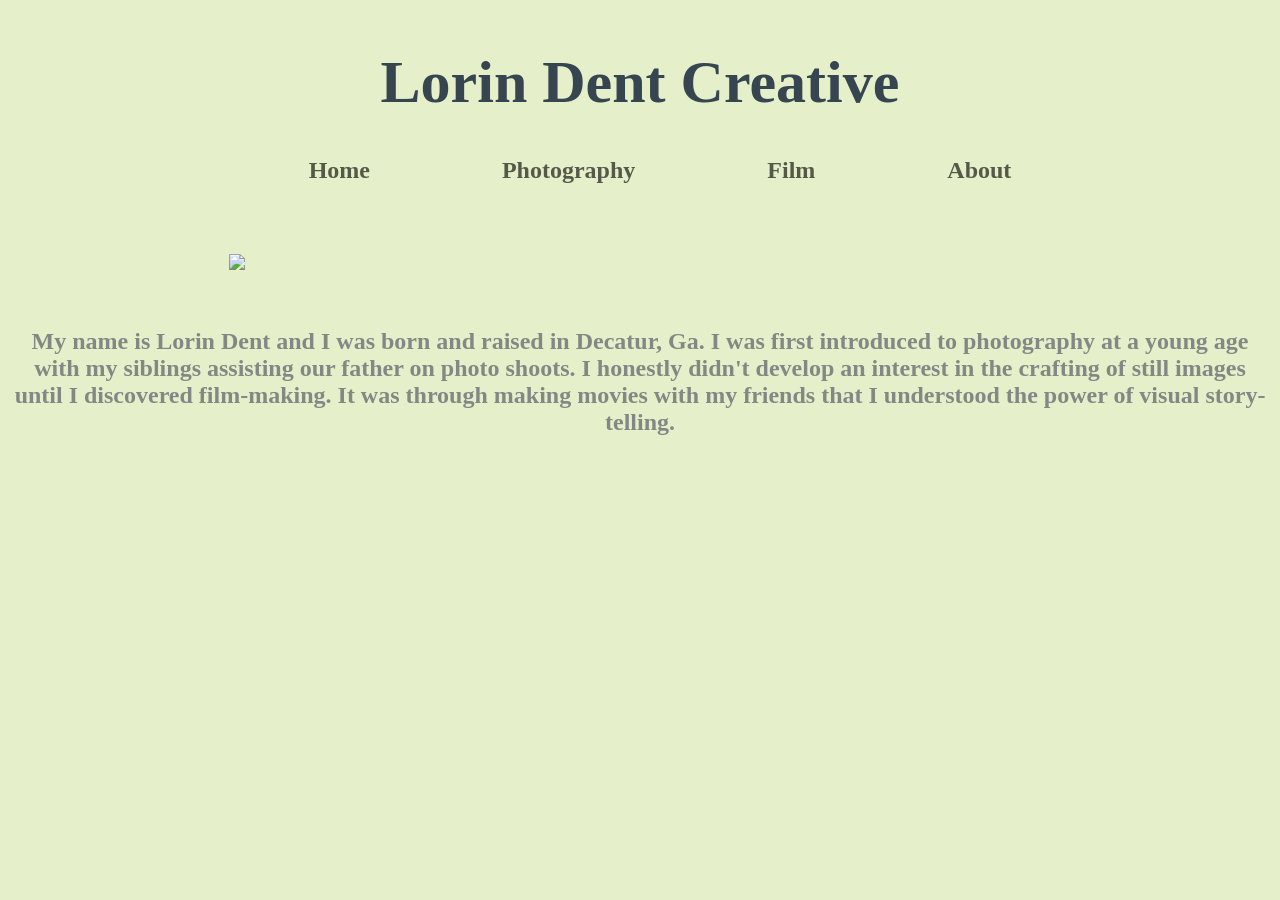
==== About.html @ 46cd100e "Add files via upload" ====
<!DOCTYPE html>
<html>
	<head>
		<meta charset="utf-8">
		<meta name="viewport" content="width=device-width, initial-scale-1">
		<title>Lorin Dent Bio</title>
		<link rel="stylesheet" href="styles.css" />
		<style>
			
</style>
	</head>

	<body>
	<h1>Lorin Dent Creative</h1>
<div align=center>
<ul>
	<li><h3><a href="index.html">Home</a></h3></li>
	<li><h3><a href="Photography.html">Photography</a></h3></li>
	<li><h3><a href="Film.html">Film</a></h3></li>
	<li><h3><a href="About.html">About</a></h3></li>
</ul>
<br>
<br>
	<br>
	<img src="DENT_12.jpg" style="width:65%;">
	<Br>
	<br>
	<br>
<h3>My name is Lorin Dent and I was born and raised in Decatur, Ga. I was first introduced to photography at a young age with my siblings assisting our father on photo shoots. I honestly didn't develop an interest in the crafting of still images until I discovered film-making. It was through making movies with my friends that I understood the power of visual story-telling.
</div>
	<Br>





	</body>

</html>
---- styles.css ----
body {
  background-color: #e5f0ca;
  align-content: center;
text-align: center;}

a:link {color: #555947;
text-decoration: none;}
a:visited {color:#858b70;}
a:hover {color:#bdc992;}

li{
  display: inline;
  padding: 4em;
  margin-left: auto;
  margin-right: auto;
  font-family: Palatino, serif;
  flex-direction: column;
}

    img {
  display: block;
  margin-left: auto;
  margin-right: auto;
  margin-bottom: 4px;
}

.container{
  max-width: 1224px;
  margin: auto;
  width: 100%;
  min-height: 100vh;
  display: flex;
  align-items: center;
  justify-content: center;
  padding: 40px 0;
  margin: auto;
}
.gallery{
  display: flex;
  gap: 20px;
}
.column{
  display: flex;
  flex-direction: column;
  gap: 20px;
}
.gallery img{
  height: 100%;
  width: 100%;
  border-radius: 2px;
  object-fit: cover;
}
@media(max-width:768px){
.gallery{flex-direction: column;}
}

#Photo-Footer {
  margin-top: 40px;
  margin-bottom: 200px;
}

h1 {
  font-family: Palatino, serif;
  font-size: 60px;
  color: #36454F;
  margin-left: auto;
  margin-right: auto;
  text-align: center;
}
h4 { font-family: Palatino, serif;
  font-size: 24px;
  color: #848884;
 text-align: center;
  display: inline;
}
h3 { font-family: Palatino, serif;
  font-size: 24px;
  color: #848884;
 text-align: center;
  display: inline;
}
.subheader{
 text-align: center;
 margin-top: 60px;
 padding: 30px;
}
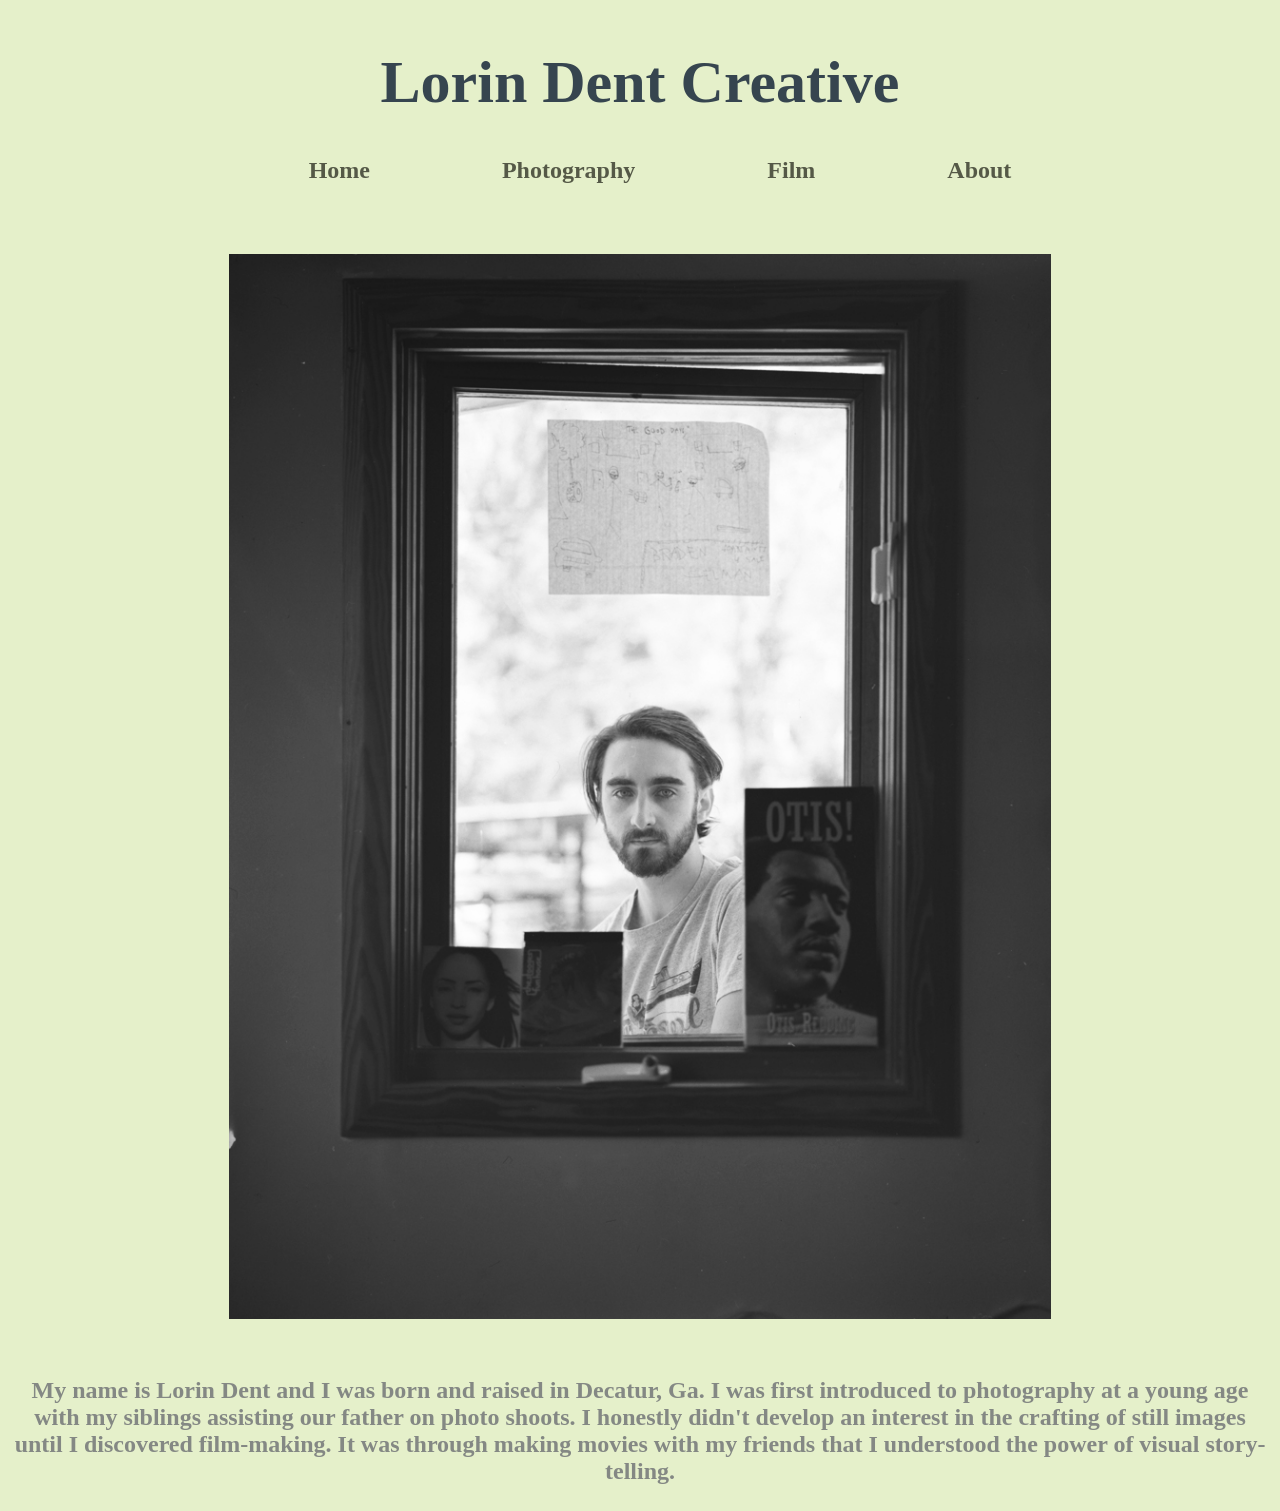
==== commit b888121f: "About.html" ====
--- a/About.html
+++ b/About.html
@@ -22,7 +22,7 @@
 <br>
 <br>
 	<br>
-	<img src="DENT_12.jpg" style="width:65%;">
+	<img src="DENT_12 copy.jpg" style="width:65%;">
 	<Br>
 	<br>
 	<br>
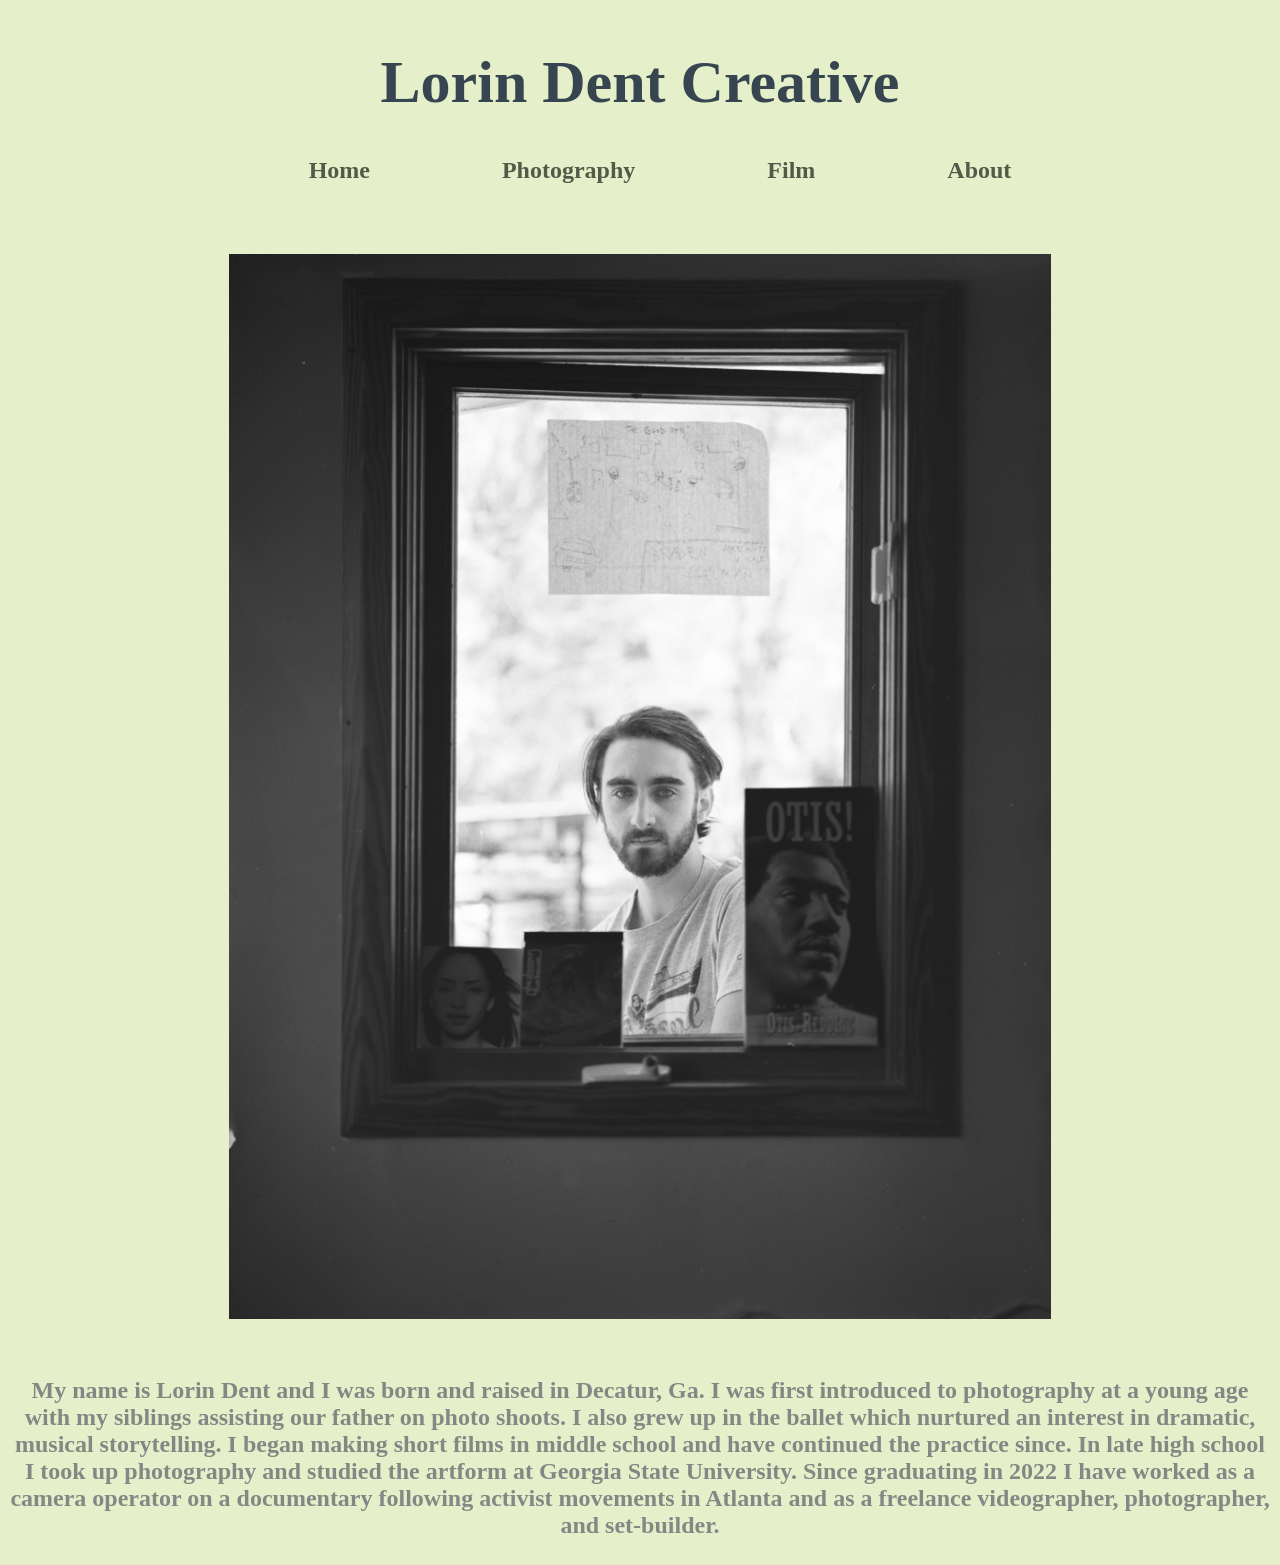
==== commit 0f634ba7: "About.html" ====
--- a/About.html
+++ b/About.html
@@ -26,7 +26,7 @@
 	<Br>
 	<br>
 	<br>
-<h3>My name is Lorin Dent and I was born and raised in Decatur, Ga. I was first introduced to photography at a young age with my siblings assisting our father on photo shoots. I honestly didn't develop an interest in the crafting of still images until I discovered film-making. It was through making movies with my friends that I understood the power of visual story-telling.
+<h3>My name is Lorin Dent and I was born and raised in Decatur, Ga. I was first introduced to photography at a young age with my siblings assisting our father on photo shoots. I also grew up in the ballet which nurtured an interest in dramatic, musical storytelling. I began making short films in middle school and have continued the practice since. In late high school I took up photography and studied the artform at Georgia State University. Since graduating in 2022 I have worked as a camera operator on a documentary following activist movements in Atlanta and as a freelance videographer, photographer, and set-builder.   
 </div>
 	<Br>
 
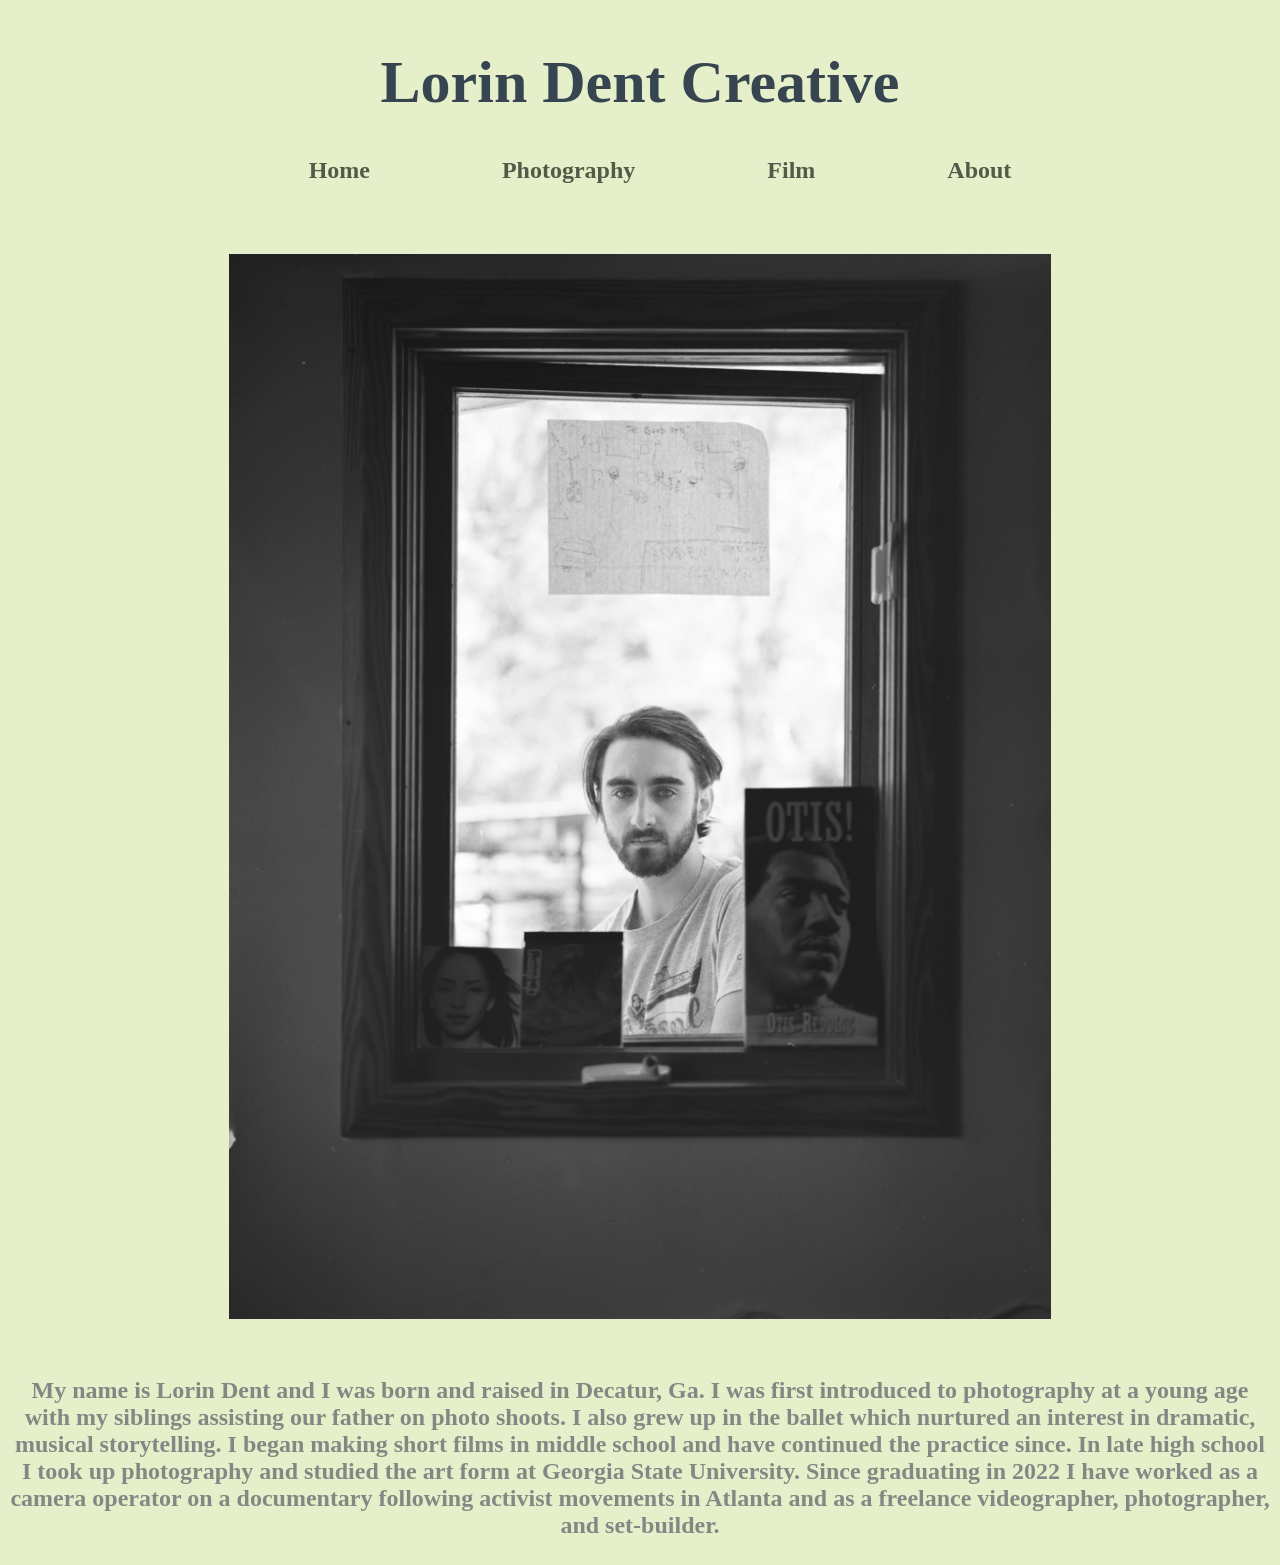
==== commit 7efd10a5: "About.html" ====
--- a/About.html
+++ b/About.html
@@ -26,7 +26,7 @@
 	<Br>
 	<br>
 	<br>
-<h3>My name is Lorin Dent and I was born and raised in Decatur, Ga. I was first introduced to photography at a young age with my siblings assisting our father on photo shoots. I also grew up in the ballet which nurtured an interest in dramatic, musical storytelling. I began making short films in middle school and have continued the practice since. In late high school I took up photography and studied the artform at Georgia State University. Since graduating in 2022 I have worked as a camera operator on a documentary following activist movements in Atlanta and as a freelance videographer, photographer, and set-builder.   
+<h3>My name is Lorin Dent and I was born and raised in Decatur, Ga. I was first introduced to photography at a young age with my siblings assisting our father on photo shoots. I also grew up in the ballet which nurtured an interest in dramatic, musical storytelling. I began making short films in middle school and have continued the practice since. In late high school I took up photography and studied the art form at Georgia State University. Since graduating in 2022 I have worked as a camera operator on a documentary following activist movements in Atlanta and as a freelance videographer, photographer, and set-builder.   
 </div>
 	<Br>
 
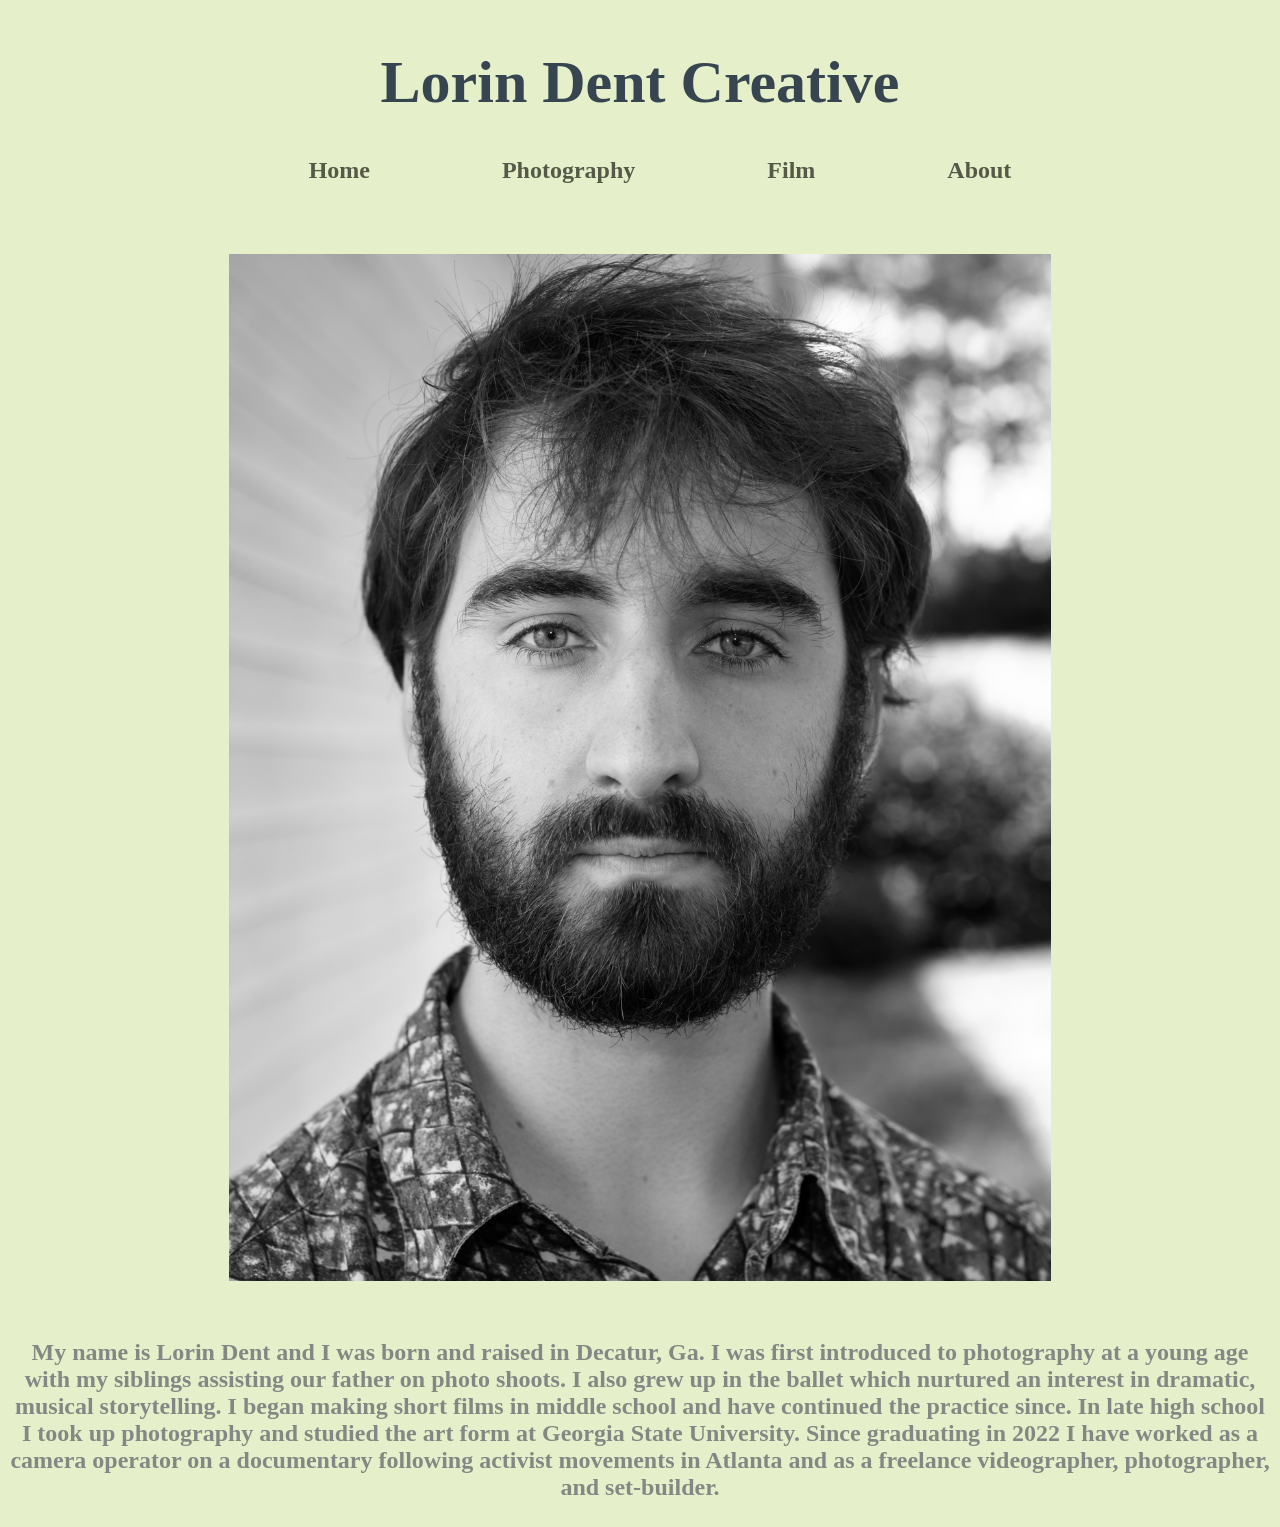
==== commit 6bf04438: "About.html" ====
--- a/About.html
+++ b/About.html
@@ -22,7 +22,7 @@
 <br>
 <br>
 	<br>
-	<img src="DENT_12 copy.jpg" style="width:65%;">
+	<img src="OfficialHeadshot042325.jpg" style="width:65%;">
 	<Br>
 	<br>
 	<br>
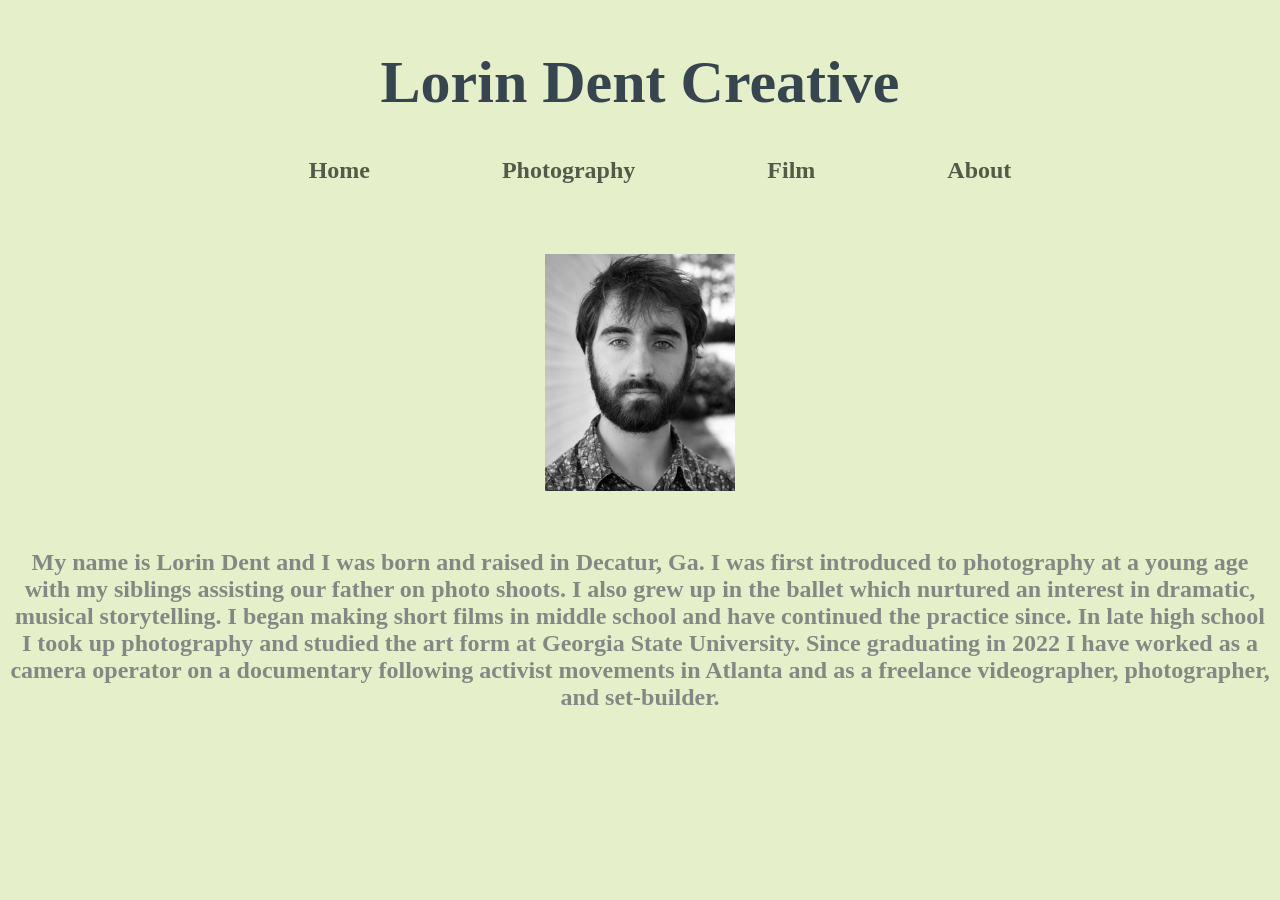
==== commit c9e9c954: "About.html" ====
--- a/About.html
+++ b/About.html
@@ -22,7 +22,7 @@
 <br>
 <br>
 	<br>
-	<img src="OfficialHeadshot042325.jpg" style="width:65%;">
+	<img src="OfficialHeadshot042325.jpg" style="width:15%;">
 	<Br>
 	<br>
 	<br>
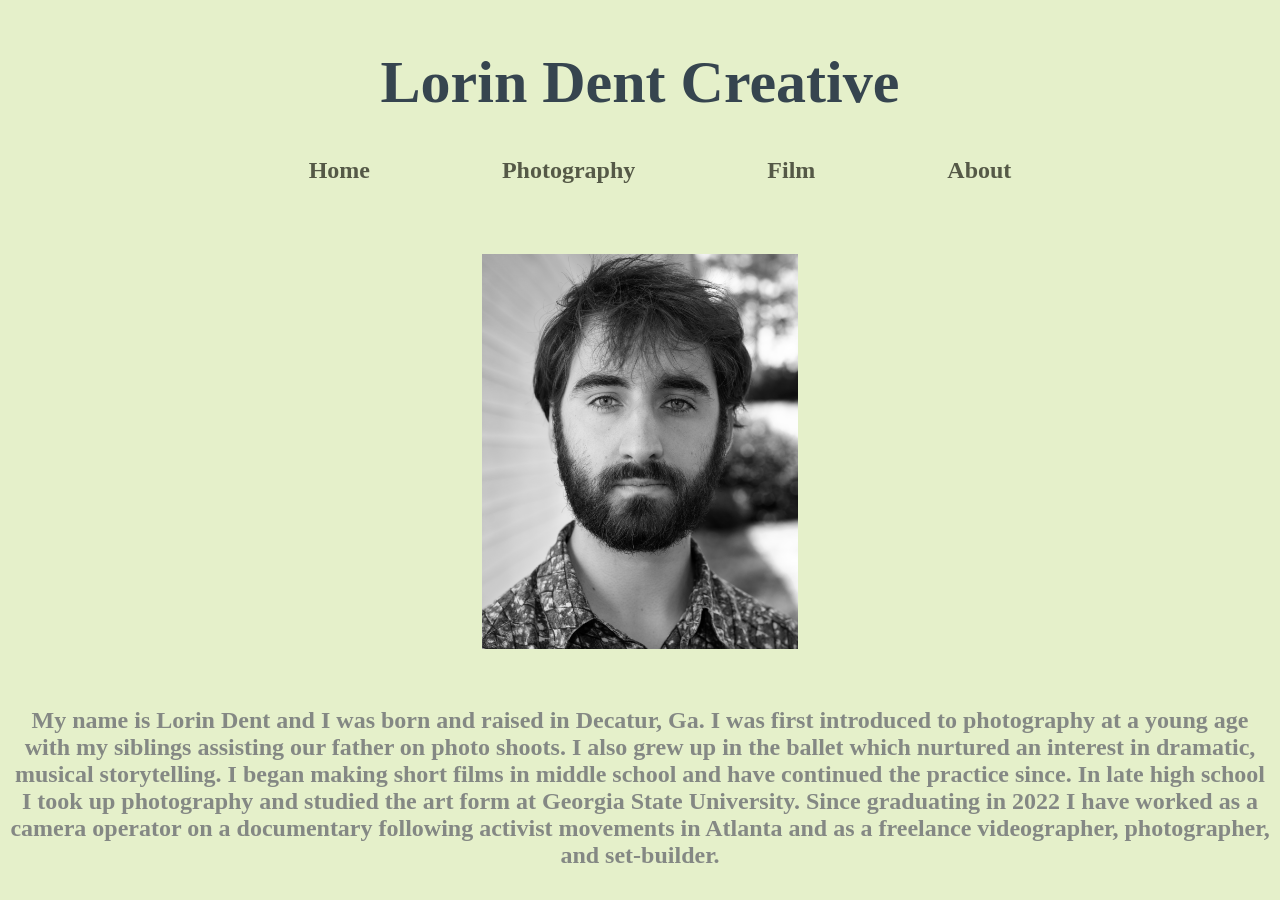
==== commit 6cb1714d: "About.html" ====
--- a/About.html
+++ b/About.html
@@ -22,7 +22,7 @@
 <br>
 <br>
 	<br>
-	<img src="OfficialHeadshot042325.jpg" style="width:15%;">
+	<img src="OfficialHeadshot042325.jpg" style="width:25%;">
 	<Br>
 	<br>
 	<br>
